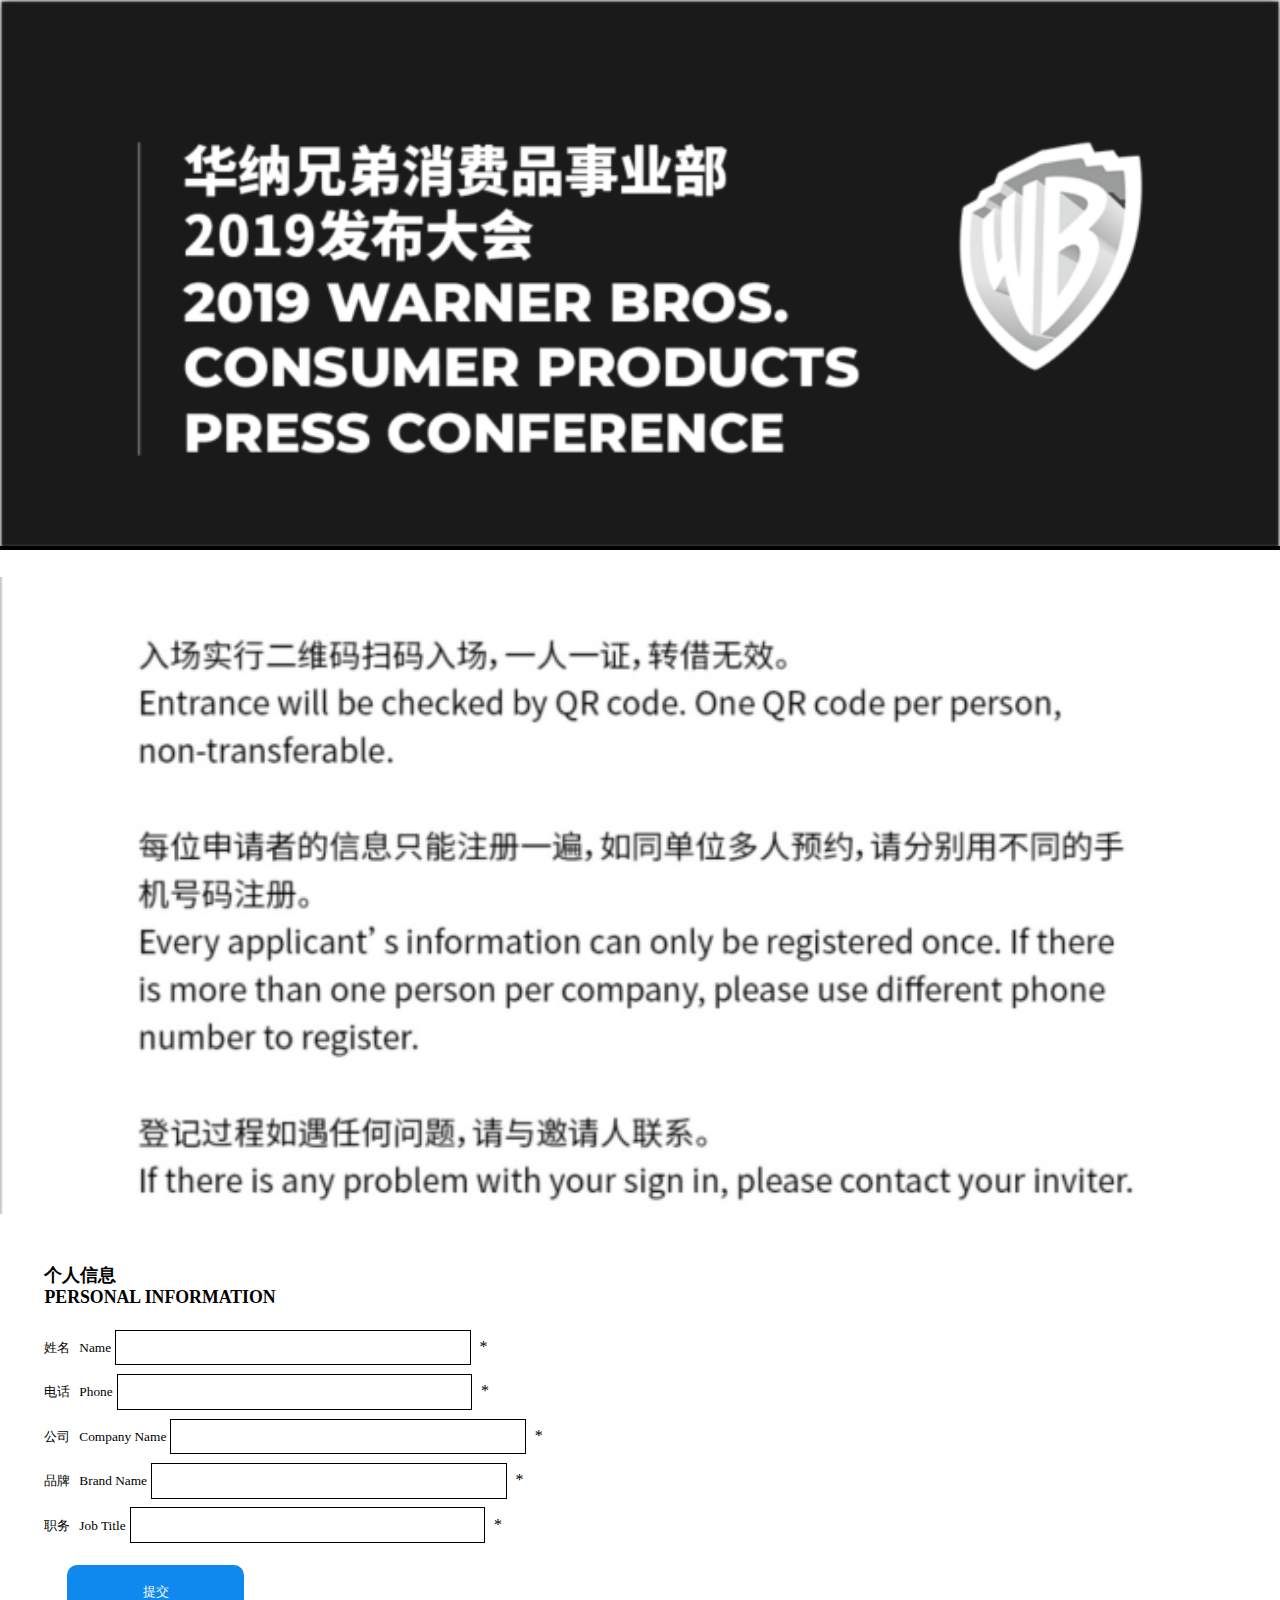
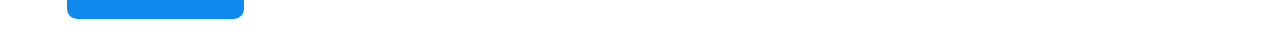
==== index.html @ 86dd2c33 "919" ====
<!DOCTYPE html>
<html lang="en">
<head>
    <title>reserve</title>
    <meta name="viewport" content="width=device-width, initial-scale=1, minimum-scale=1, maximum-scale=1, user-scalable=no">
 	<meta name="apple-mobile-web-app-capable" content="yes">
    <meta name="apple-mobile-web-app-status-bar-style" content="black">
    <link rel="stylesheet" href="css/index.css">
    <script src="js/font.js"></script>
</head>
<body>
    <div class="container">
        <div class="container1">
            <div class="header">
                <img src="images/header.png" alt="">
            </div>
            <button class="resgiterBtn">
                    注册
            </button>
        </div>
        <div class="container2">
            <div class="resgisterbg">
                 <button class="agreeBtn">
                         同意
                 </button>
            </div>
        </div>
        <div  class="container3">
            <div class="header">
                <img src="images/header.png" alt="">
            </div>
            <div class="xuqiu">
                <img src="images/xuzhi.png" alt="">
            </div>
            <div class="personal_title">
                个人信息
               <div> PERSONAL INFORMATION</div>
            </div>
            <form action="" class="informationForm">
               <div class="informationBox">
                    <label for=""><span>姓名</span><span class="englishName">Name</span></label>
                    <input type="text" maxlength="20" name="name" autocomplete='name'><span class="star">*</span>
               </div>
               <div class="informationBox">
                    <label for=""><span>电话</span><span class="englishName">Phone</span></label>
                    <input type="number" maxlength="20" name="phone" autocomplete='phone'><span class="star">*</span>
               </div>
               <div class="informationBox">
                    <label for=""><span>公司</span><span class="englishName">Company Name</span></label>
                    <input type="text" maxlength="20" name="company" autocomplete='company'><span class="star">*</span>
               </div>
               <div class="informationBox">
                    <label for=""><span>品牌</span><span class="englishName">Brand Name</span></label>
                    <input type="text" maxlength="20" name="brand" autocomplete='brand'><span class="star">*</span>
               </div>
               <div class="informationBox">
                    <label for=""><span>职务</span><span class="englishName">Job Title</span></label>
                    <input type="text" maxlength="20" name="job" autocomplete='job'><span class="star">*</span>
               </div>
            </form>
            <button class="submit" type="submit">提交</button>
        </div>
        <div class="container4">
            <div class="header">
                <img src="images/header.png" alt="">
            </div>
            <div class="weima_box">
                <div id="qrcode"></div>
            </div>
            <div class="qrcodeTips">
                <img src="images/qrcodeTips.png" alt="">
            </div>
            <div class="prizeTimes">
                <img src="images/prizeTimes.png" alt="">
            </div>
        </div>
    </div>
</body>
<script src="js/jquery-1.7.2.js"></script>
<script src="js/jquery.qrcode.min.js"></script>
<script src="js/zepto.min.js"></script>
<script src="js/index.js"></script>
</html>
---- css/index.css ----
@charset "UTF-8";
@import url(style.css);
.container{
    width: 100%;
    height: 100%;
}
.container1{
    width: 100%;
    height: 100%;
    position: relative;
    display: none;
}
.header{
    width: 100%;
    height:auto;
    background: #000000;
}
.header img{
    width: 100%;
    height: auto;
}
.resgiterBtn{
    width: 6rem;
    height: 1.2rem;
    background: #1089ee;
    position: absolute;
    bottom: 0.6rem;
    left: 50%;
    margin-left:-3rem;
    color: #ffffff;
    text-align: center;
    border-radius:10px;
}
.container2{
    width: 100%;
    height: 100%;
    position: absolute;
    top:0;
    left: 0;
    background: rgba(0, 0, 0, 0.8);
    display: none;
}
.resgisterbg{
    width: 8.46rem;
    height: 8rem;
    background: #ffffff;
    position: absolute;
    top:5rem;
    margin-left: -4.23rem;
    left: 50%;
}
.agreeBtn{
    width: 4rem;
    height: 1.2rem;
    background: #1089ee;
    position: absolute;
    bottom: 0.3rem;
    left: 50%;
    margin-left:-2rem;
    color: #ffffff;
    text-align: center;
    border-radius:10px;
}
.container3{
    width: 100%;
    height: auto;
    position: relative;
}
.xuqiu{
    width: 100%;
    height:auto;
    margin-top: 0.6rem;
}
.xuqiu img{
    width: 100%;
    height:auto;
}
.personal_title{
    padding: 0 0.5rem;
    font-size: 0.4rem;
    margin:1rem 0.5rem 0.3rem; 
    font-weight: bolder;

}
.informationForm{
    padding: 0 1rem;
}
.informationBox label{
    font-size: 0.3rem;
}
.informationBox label .englishName{
   margin-left: 0.2rem;
}
.informationBox input{
    padding-left: 0.2rem;
    width: 8rem;
    height: 0.8rem;
    border: 0.01rem solid #000;
    margin-top: 0.2rem;
 }
 .informationBox .star{
   margin-left: 0.2rem;
 }
 .submit{
    width: 4rem;
    height: 1.2rem;
    background: #1089ee;
    color: #ffffff;
    text-align: center;
    border-radius:10px;
    margin: 0.5rem 1.5rem;
 }
 .container4{
    width: 100%;
    height: 100%;
    position: relative;
    display: none;
}
.weima_box{
    width: 205px;
    height: 205px;
    margin-top:2rem;
    margin-left: 2rem;
}
.qrcodeTips{
    width: 100%;
    height:auto;
    margin-top: 1rem;
}
.qrcodeTips img{
    width: 100%;
    height:auto;
}
.prizeTimes{
    margin-top: 3rem;
}
.prizeTimes img{
    width: 100%;
    height:auto;
}
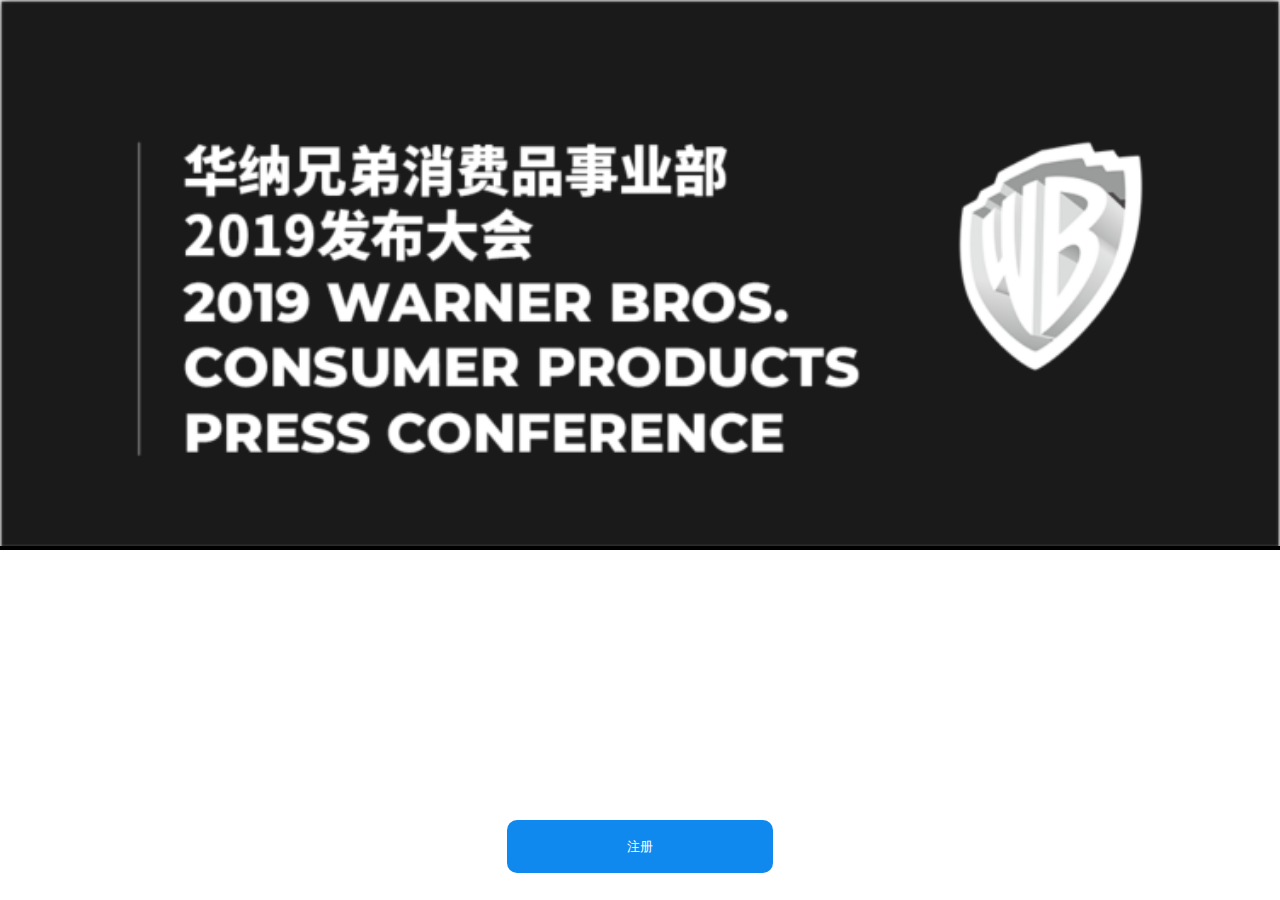
==== commit 29d81ea1: "919ss" ====
--- a/index.html
+++ b/index.html
@@ -39,23 +39,23 @@
             <form action="" class="informationForm">
                <div class="informationBox">
                     <label for=""><span>姓名</span><span class="englishName">Name</span></label>
-                    <input type="text" maxlength="20" name="name" autocomplete='name'><span class="star">*</span>
+                    <input type="text" maxlength="20" name="name" autocomplete='name' id="name"><span class="star">*</span>
                </div>
                <div class="informationBox">
                     <label for=""><span>电话</span><span class="englishName">Phone</span></label>
-                    <input type="number" maxlength="20" name="phone" autocomplete='phone'><span class="star">*</span>
+                    <input type="number" maxlength="20" name="phone" autocomplete='phone' id="phone"><span class="star">*</span>
                </div>
                <div class="informationBox">
                     <label for=""><span>公司</span><span class="englishName">Company Name</span></label>
-                    <input type="text" maxlength="20" name="company" autocomplete='company'><span class="star">*</span>
+                    <input type="text" maxlength="20" name="company" autocomplete='company' id="company"><span class="star">*</span>
                </div>
                <div class="informationBox">
                     <label for=""><span>品牌</span><span class="englishName">Brand Name</span></label>
-                    <input type="text" maxlength="20" name="brand" autocomplete='brand'><span class="star">*</span>
+                    <input type="text" maxlength="20" name="brand" autocomplete='brand' id="brand"><span class="star">*</span>
                </div>
                <div class="informationBox">
                     <label for=""><span>职务</span><span class="englishName">Job Title</span></label>
-                    <input type="text" maxlength="20" name="job" autocomplete='job'><span class="star">*</span>
+                    <input type="text" maxlength="20" name="job" autocomplete='job' id="job"><span class="star">*</span>
                </div>
             </form>
             <button class="submit" type="submit">提交</button>
--- a/css/index.css
+++ b/css/index.css
@@ -8,7 +8,6 @@
     width: 100%;
     height: 100%;
     position: relative;
-    display: none;
 }
 .header{
     width: 100%;
@@ -65,6 +64,7 @@
     width: 100%;
     height: auto;
     position: relative;
+    display: none;
 }
 .xuqiu{
     width: 100%;
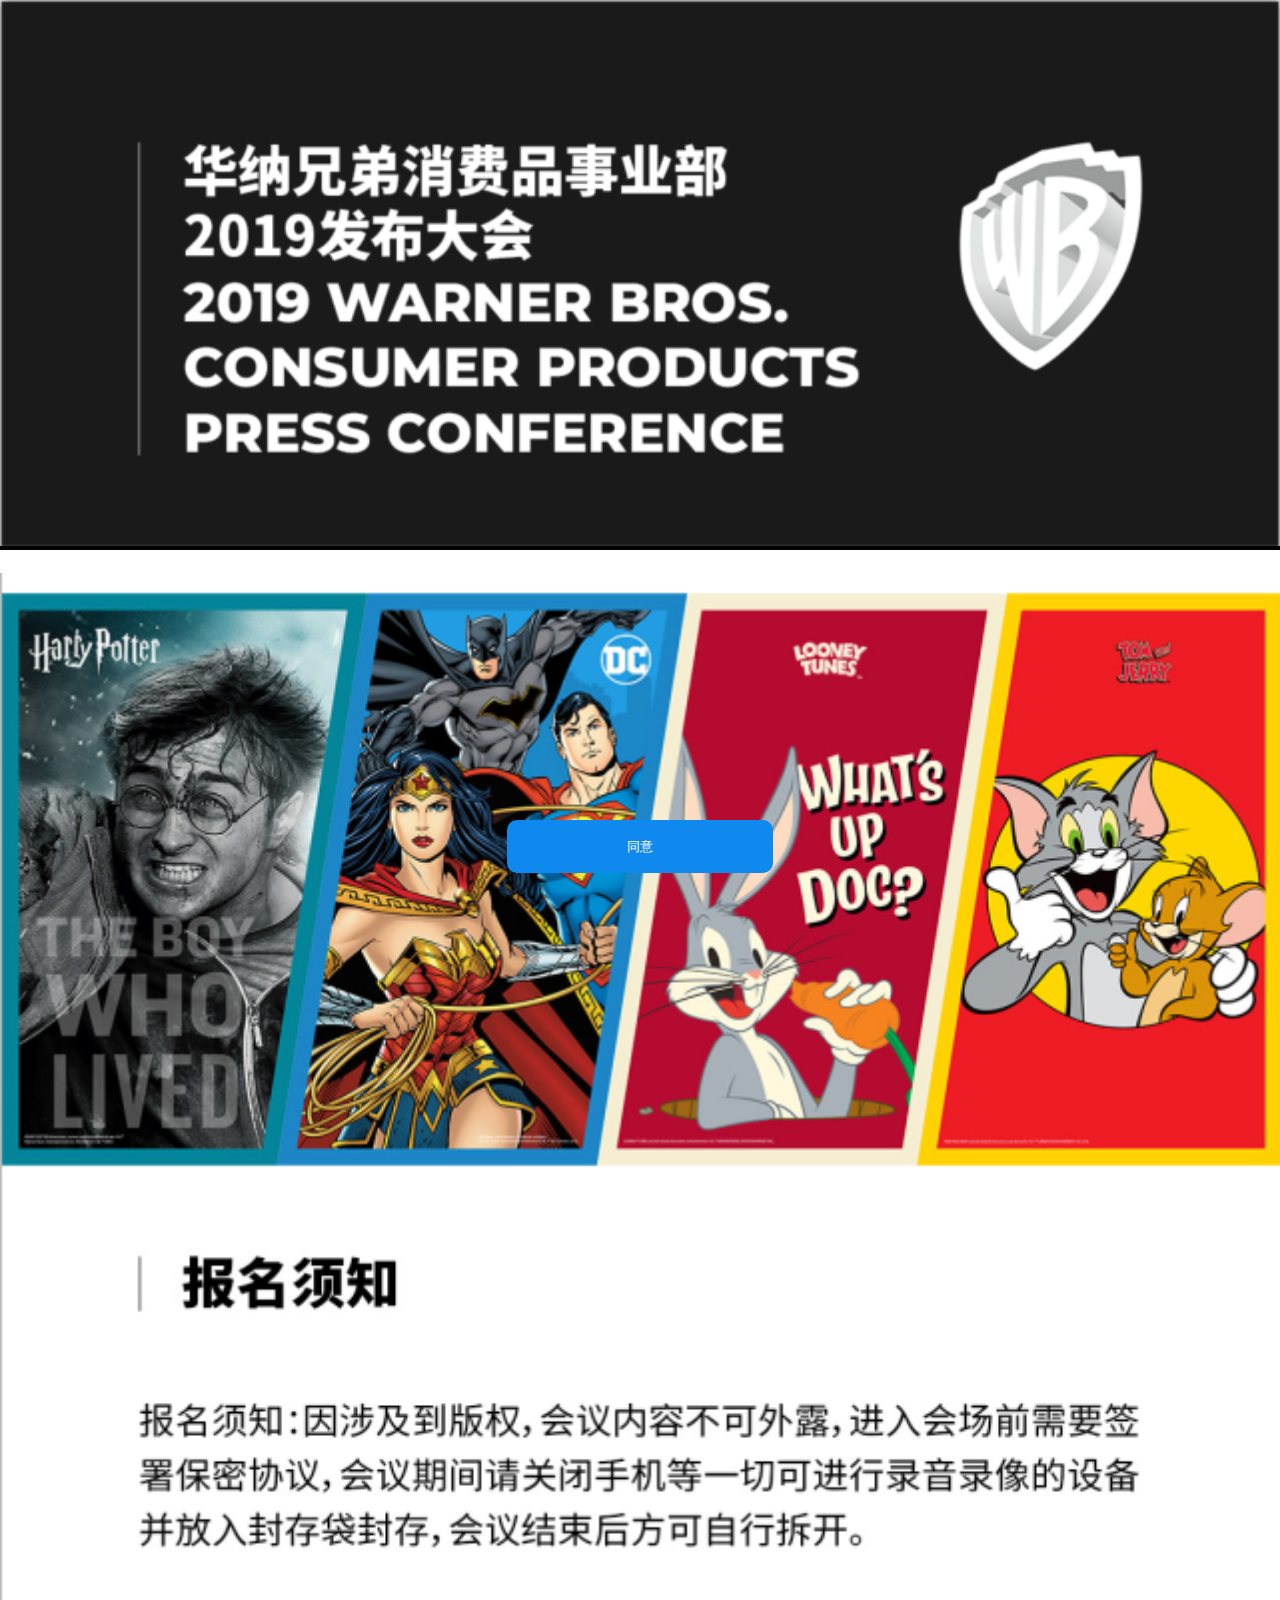
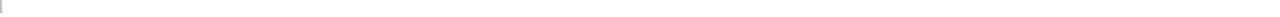
==== commit 27d050f0: "111" ====
--- a/index.html
+++ b/index.html
@@ -14,16 +14,12 @@
             <div class="header">
                 <img src="images/header.png" alt="">
             </div>
+            <div class="rules">
+                <img src="images/rules.png" alt="">
+            </div>
             <button class="resgiterBtn">
-                    注册
+                同意
             </button>
-        </div>
-        <div class="container2">
-            <div class="resgisterbg">
-                 <button class="agreeBtn">
-                         同意
-                 </button>
-            </div>
         </div>
         <div  class="container3">
             <div class="header">
--- a/css/index.css
+++ b/css/index.css
@@ -15,6 +15,15 @@
     background: #000000;
 }
 .header img{
+    width: 100%;
+    height: auto;
+}
+.rules{
+    width: 100%;
+    height:auto;
+    margin-top:0.5rem;
+}
+.rules img{
     width: 100%;
     height: auto;
 }
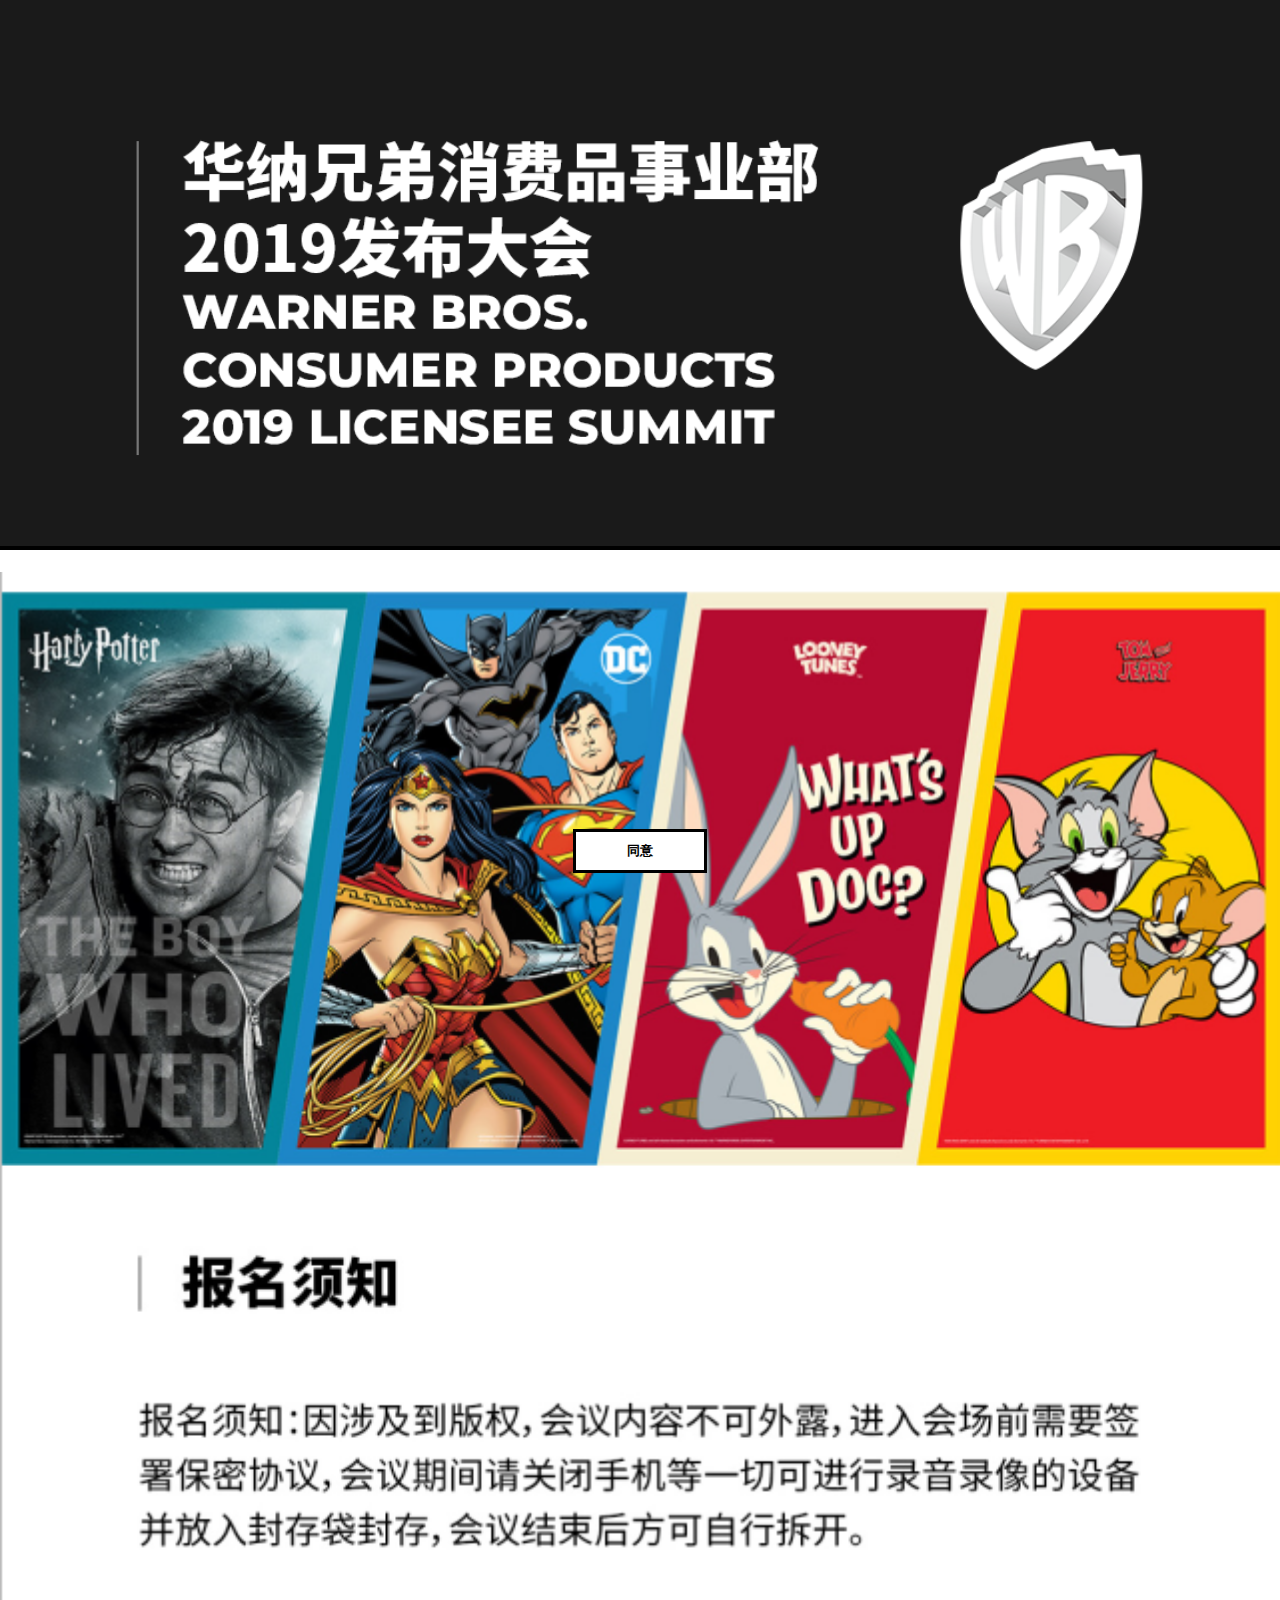
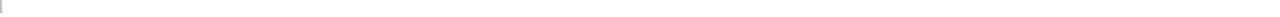
==== commit ee755078: "0925" ====
--- a/index.html
+++ b/index.html
@@ -1,9 +1,10 @@
 <!DOCTYPE html>
 <html lang="en">
 <head>
-    <title>reserve</title>
+    <meta charset="UTF-8">
+    <title>发布会邀请函</title>
     <meta name="viewport" content="width=device-width, initial-scale=1, minimum-scale=1, maximum-scale=1, user-scalable=no">
- 	<meta name="apple-mobile-web-app-capable" content="yes">
+    <meta name="apple-mobile-web-app-capable" content="yes">
     <meta name="apple-mobile-web-app-status-bar-style" content="black">
     <link rel="stylesheet" href="css/index.css">
     <script src="js/font.js"></script>
@@ -30,31 +31,33 @@
             </div>
             <div class="personal_title">
                 个人信息
-               <div> PERSONAL INFORMATION</div>
+               <!-- <div> PERSONAL INFORMATION</div> -->
             </div>
             <form action="" class="informationForm">
                <div class="informationBox">
-                    <label for=""><span>姓名</span><span class="englishName">Name</span></label>
+                    <label for=""><span>姓名</span><span class="englishName"></span></label>
                     <input type="text" maxlength="20" name="name" autocomplete='name' id="name"><span class="star">*</span>
                </div>
                <div class="informationBox">
-                    <label for=""><span>电话</span><span class="englishName">Phone</span></label>
+                    <label for=""><span>电话</span><span class="englishName"></span></label>
                     <input type="number" maxlength="20" name="phone" autocomplete='phone' id="phone"><span class="star">*</span>
                </div>
                <div class="informationBox">
-                    <label for=""><span>公司</span><span class="englishName">Company Name</span></label>
+                    <label for=""><span>公司名称</span><span class="englishName"></span></label>
                     <input type="text" maxlength="20" name="company" autocomplete='company' id="company"><span class="star">*</span>
                </div>
                <div class="informationBox">
-                    <label for=""><span>品牌</span><span class="englishName">Brand Name</span></label>
+                    <label for=""><span>品牌名称</span><span class="englishName"></span></label>
                     <input type="text" maxlength="20" name="brand" autocomplete='brand' id="brand"><span class="star">*</span>
                </div>
                <div class="informationBox">
-                    <label for=""><span>职务</span><span class="englishName">Job Title</span></label>
+                    <label for=""><span>职务</span><span class="englishName"></span></label>
                     <input type="text" maxlength="20" name="job" autocomplete='job' id="job"><span class="star">*</span>
                </div>
             </form>
-            <button class="submit" type="submit">提交</button>
+            <div class="submitBtn">
+                <button class="submit" type="submit">提交</button>
+            </div>
         </div>
         <div class="container4">
             <div class="header">
--- a/css/index.css
+++ b/css/index.css
@@ -28,16 +28,17 @@
     height: auto;
 }
 .resgiterBtn{
-    width: 6rem;
-    height: 1.2rem;
-    background: #1089ee;
+    width: 3rem;
+    height: 1rem;
     position: absolute;
     bottom: 0.6rem;
     left: 50%;
-    margin-left:-3rem;
-    color: #ffffff;
+    margin-left:-1.5rem;
+    color: #000000;
+    border:3px solid #000000;
     text-align: center;
-    border-radius:10px;
+    background: #ffffff;
+    font-weight: bolder;
 }
 .container2{
     width: 100%;
@@ -58,38 +59,42 @@
     left: 50%;
 }
 .agreeBtn{
-    width: 4rem;
-    height: 1.2rem;
-    background: #1089ee;
+    width: 3rem;
+    height: 1rem;
     position: absolute;
-    bottom: 0.3rem;
+    bottom: 0.6rem;
     left: 50%;
-    margin-left:-2rem;
-    color: #ffffff;
+    margin-left:-1.5rem;
+    color: #000000;
+    border:2px solid #000000;
     text-align: center;
-    border-radius:10px;
+    background: #ffffff;
+    font-weight: bolder;
 }
 .container3{
     width: 100%;
     height: auto;
     position: relative;
     display: none;
+    overflow: auto;
 }
 .xuqiu{
     width: 100%;
     height:auto;
+    text-align: center;
     margin-top: 0.6rem;
 }
 .xuqiu img{
-    width: 100%;
-    height:auto;
+    width: 8.61rem;
+    height:2.72rem;
 }
 .personal_title{
     padding: 0 0.5rem;
-    font-size: 0.4rem;
+    font-size: 0.5rem;
     margin:1rem 0.5rem 0.3rem; 
     font-weight: bolder;
-
+	border-left: 1px solid #000;
+	margin-left:1rem;
 }
 .informationForm{
     padding: 0 1rem;
@@ -110,40 +115,47 @@
  .informationBox .star{
    margin-left: 0.2rem;
  }
+ .submitBtn{
+     width: 100%;
+     height: auto;
+     margin:1rem auto 1.5rem;
+     text-align: center;
+ }
  .submit{
-    width: 4rem;
-    height: 1.2rem;
-    background: #1089ee;
-    color: #ffffff;
-    text-align: center;
-    border-radius:10px;
-    margin: 0.5rem 1.5rem;
+    width: 3rem;
+    height: 1rem;
+    color: #000000;
+    border:3px solid #000000;
+    background: #ffffff;
+    font-weight: bolder;
  }
  .container4{
     width: 100%;
-    height: 100%;
+    height: auto;
     position: relative;
     display: none;
+    overflow: auto;
 }
 .weima_box{
     width: 205px;
     height: 205px;
-    margin-top:2rem;
-    margin-left: 2rem;
+    margin:2rem auto;
 }
 .qrcodeTips{
     width: 100%;
     height:auto;
-    margin-top: 1rem;
+    margin-top: -1rem;
 }
 .qrcodeTips img{
     width: 100%;
     height:auto;
 }
 .prizeTimes{
-    margin-top: 3rem;
+    margin-top: 2rem;
+    margin-left: 1.25rem;
+    margin-bottom: 1.5rem;
 }
 .prizeTimes img{
-    width: 100%;
-    height:auto;
+    width: 5.41rem;
+    height:2.93rem;
 }